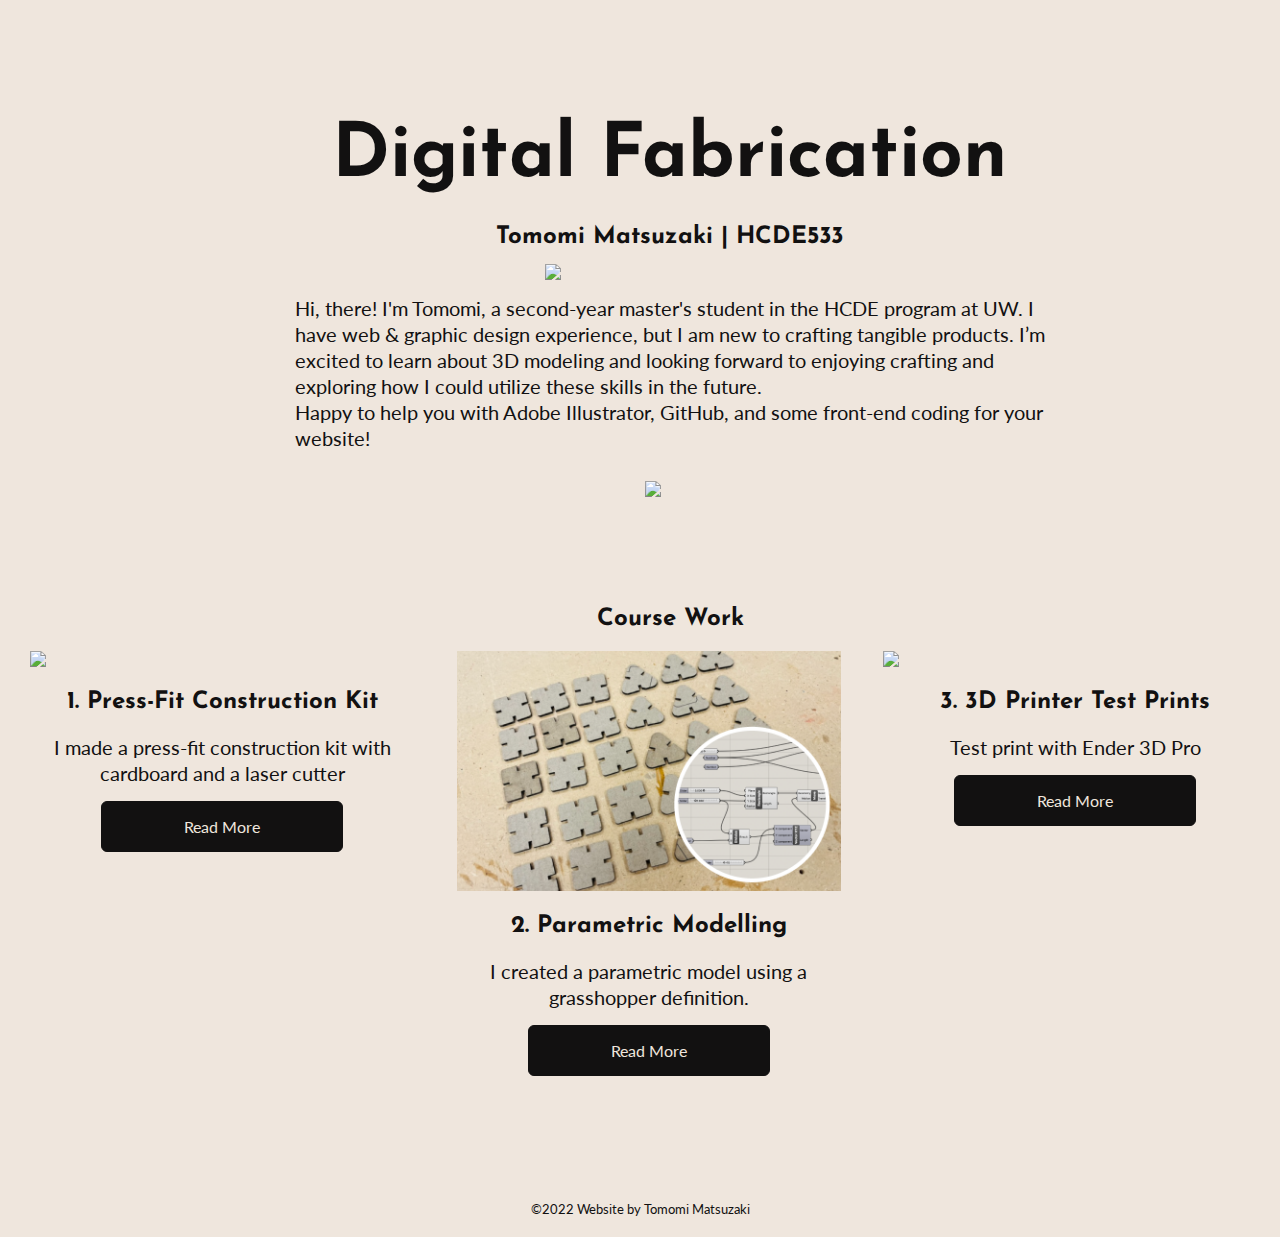
==== index.html @ 7d706c64 "update html" ====
<!DOCTYPE html> 
<html> 
    <head> 
        <meta charset="utf-8"> 
        <meta name="viewport" content="width=device-width, maximum-scale=1.0" />

        <title>Tomomi Matsuzaki | HCDE 533 Digital Fabrication</title> 

        <link href="style.css" media="screen" rel="stylesheet" type="text/css" />
        <link rel="preconnect" href="https://fonts.googleapis.com">
        <link rel="preconnect" href="https://fonts.gstatic.com" crossorigin>
        <link href="https://fonts.googleapis.com/css2?family=Josefin+Sans:wght@300;600&family=Lato:wght@300&display=swap" rel="stylesheet">
        
        <script src="https://ajax.googleapis.com/ajax/libs/jquery/3.3.1/jquery.min.js"></script>
        <script>
        $(document).ready(function(){
          // Add smooth scrolling to all links
          $("a").on('click', function(event) {

            // Make sure this.hash has a value before overriding default behavior
            if (this.hash !== "") {
              // Prevent default anchor click behavior
              event.preventDefault();

              // Store hash
              var hash = this.hash;

              // Using jQuery's animate() method to add smooth page scroll
              // The optional number (800) specifies the number of milliseconds it takes to scroll to the specified area
              $('html, body').animate({
                scrollTop: $(hash).offset().top
              }, 800, function(){

                // Add hash (#) to URL when done scrolling (default click behavior)
                window.location.hash = hash;
              });
            } // End if
          });
        });
        </script>
    </head> 
    <body> 

        <div class="header">
            
            <h1>Digital Fabrication</h1>
            <h2>Tomomi Matsuzaki | HCDE533</h2>
            <p>
            </p>
            <img src="images/profile.png" class="profile-image">
            <p>
            Hi, there! I'm Tomomi, a second-year master's student in the HCDE program at UW. I have web & graphic design experience, but I am new to crafting tangible products. I’m excited to learn about 3D modeling and looking forward to enjoying crafting and exploring how I could utilize these skills in the future. 
            <br>
            Happy to help you with Adobe Illustrator, GitHub, and some front-end coding for your website!
            </p>
            <div class="scroll">
                    <a href="#course-work"><image src="images/scroll.png" width=50px></image></a>
            </div>
        </div>
        
        <div class="assignments" id="course-work">
            <h2>Course Work</h2>
            <div class="assignment">
                <img src="images/a1-thumbnail.png" width=100%>
                <div class="assignment-description">
                    <h2>1. Press-Fit Construction Kit</h2>
                    <p>I made a press-fit construction kit with cardboard and a laser cutter</p>
                    <a href="assignment1.html">
                        <div class="button">
                            Read More
                        </div>
                    </a>
                </div>
            </div>
            
            <div class="assignment">
                <img src="images/a2-thumbnail.png" width=100%>
                <div class="assignment-description">
                    <h2>2. Parametric Modelling</h2>
                    <p>I created a parametric model using a grasshopper definition.</p>
                    <a href="assignment2.html">
                        <div class="button">
                            Read More
                        </div>
                    </a>
                </div>
            </div>
            <div class="assignment">
                <img src="images/a3-thumbnail.png" width=100%>
                <div class="assignment-description">
                    <h2>3. 3D Printer Test Prints</h2>
                    <p>Test print with Ender 3D Pro</p>
                    <a href="assignment3.html">
                        <div class="button">
                            Read More
                        </div>
                    </a>
                </div>
            </div>
            
	   </div>
        
        <Footer>
            <p>©2022 Website by Tomomi Matsuzaki</p>
        </Footer>
    </body>
</html>
---- style.css ----
html, body {
  padding: 0 0 0 0;
  margin: 0;
  font-family: 'Lato', sans-serif;
  background-color: #efe6dd;
  color: #121111;
}

h1,h2,h3,h4 {
  font-family: 'Josefin Sans', sans-serif;
  }

p{
    font-size:20px;
    line-height: 26px;
    margin-block-start: 0;
    margin-block-end: 0;
}

a {
  color: #000;
}

.header{
    display:block;
    height:auto;
    width:100%;
    padding: 120px 30px 60px;
    overflow:hidden;
}


.header h1 {
  font-size: 75px;
  margin-top:0px;
  margin-bottom:30px;
  text-align: center;
  }

.header h2 {
  margin-bottom:15px;
  text-align: center;
  }

.profile-image{
    width:250px;
    display:block;
    margin:15px auto;
}

.header p{
    width:100%;
    max-width:750px;
    display:block;
    margin:0 auto;
}

.scroll{
    display:block;
    margin-top:30px;
}

.scroll img{
    display:block;
    margin:0 auto;
}

.scroll img:hover{
    opacity:70%;
    transition:.5s;
}

@media screen and (max-width: 768px){
.header h1 {
  font-size: 60px;
}
}


/* ------ Assignment -----------*/
.assignments{
    display:block;
    height:auto;
    width:100%;
    padding: 30px 30px 30px;
    overflow:hidden;
}

.assignments h2{
    text-align: center;
}

.assignment {
    width: 30%;
    height: auto;
    padding-right: 3.33%;
    margin-bottom:60px;
    float: left;
}

.assignment-description{
    display:block;
    margin-top:15px;
}

.assignment-description p{
    text-align: center;
}

.button{
    display:block;
    width:200px;
    margin:15px auto;
    padding:15px 20px;
    border-radius: 6px;
    background:#121111;
    color:#efe6dd;
    border: 1px solid #121111;
    text-align:center;
}

.button:hover{
    background:#efe6dd;
    color:#121111;
    border: 1px solid #121111;
}

.assignment a {
    color: #000;
    text-decoration: none;
}

.assignment a:hover {
  background: #F06;
  color: #F06;
  text-decoration: none;
}

/* -----footer -------- */


footer {
    display:block;
    overflow:hidden;
    width: 100%;
    padding: 15px 0px 15px 0px;
}

footer p{
    text-align: center;
    font-size:13px;
}

.widebody {
    width: 800px;
    padding: 0px 30px 30px 30px;
}

.widebody a {
}

.widebody a:hover {
  background: #F06;
  color: #FFF;
  text-decoration: none;
}




/* --------- Assignment page ------------ */
.process{
    display:block;
    width:100%;
    max-width:960px;
    margin:0 auto;
    padding:0 30px;
}

.process h2{
    margin-top:60px;
}

.step{
    display:block;
    width:100%;
    overflow:hidden;
    margin-bottom:60px;
}

.step img{
    width:45%;
    float:left;
    margin-right: 30px;
    margin-bottom: 30px;
}

.step h3{
    margin-top:15px;
    margin-bottom: 15px;
    }

.step ul{
    list-style: none;
}

.space-block{
    display:block;
    clear:both;
    width:100%;
    height: 30px;
    overflow:hidden;
}

@media screen and (max-width: 768px){
    .assignment{
        width:100%;
        padding-right:0;
        float:none;
    }
    
    .step img{
    width:100%;
    float:none;
    margin-right: 0;
    margin-bottom: 0;
    }
    
    .step h3{
        margin-top:15px;
    }
}
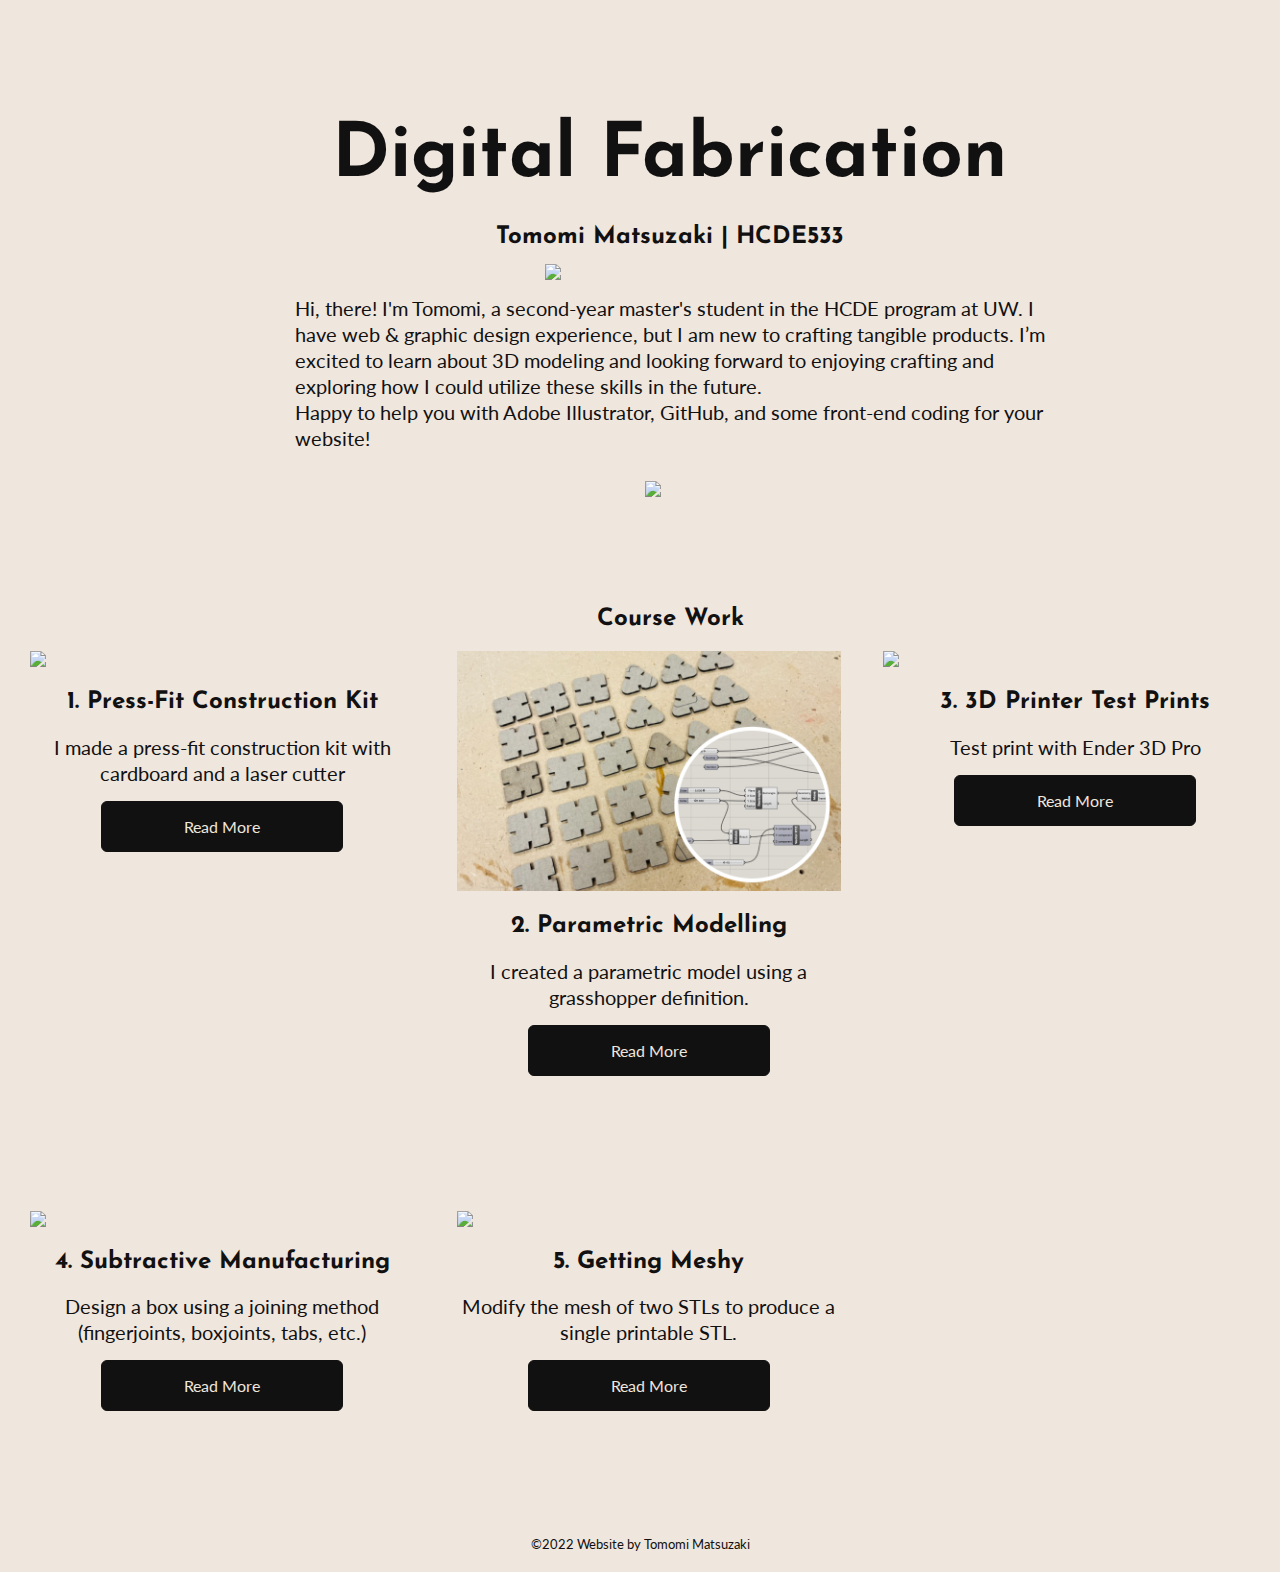
==== commit 96f535ba: "update assignment 5" ====
--- a/index.html
+++ b/index.html
@@ -58,6 +58,7 @@
             </div>
         </div>
         
+        
         <div class="assignments" id="course-work">
             <h2>Course Work</h2>
             <div class="assignment">
@@ -97,8 +98,36 @@
                     </a>
                 </div>
             </div>
+           </div>
+        
+        <div class="assignments" id="course-work">
+            <div class="assignment">
+                <img src="images/a4-thumbnail.png" width=100%>
+                <div class="assignment-description">
+                    <h2>4. Subtractive Manufacturing</h2>
+                    <p>Design a box using a joining method (fingerjoints, boxjoints, tabs, etc.)</p>
+                    <a href="assignment4.html">
+                        <div class="button">
+                            Read More
+                        </div>
+                    </a>
+                </div>
+            </div>
             
-	   </div>
+            <div class="assignment">
+                <img src="images/a5-thumbnail.jpg" width=100%>
+                <div class="assignment-description">
+                    <h2>5. Getting Meshy</h2>
+                    <p>Modify the mesh of two STLs to produce a single printable STL.</p>
+                    <a href="assignment5.html">
+                        <div class="button">
+                            Read More
+                        </div>
+                    </a>
+                </div>
+            </div>
+        </div>
+	   
         
         <Footer>
             <p>©2022 Website by Tomomi Matsuzaki</p>
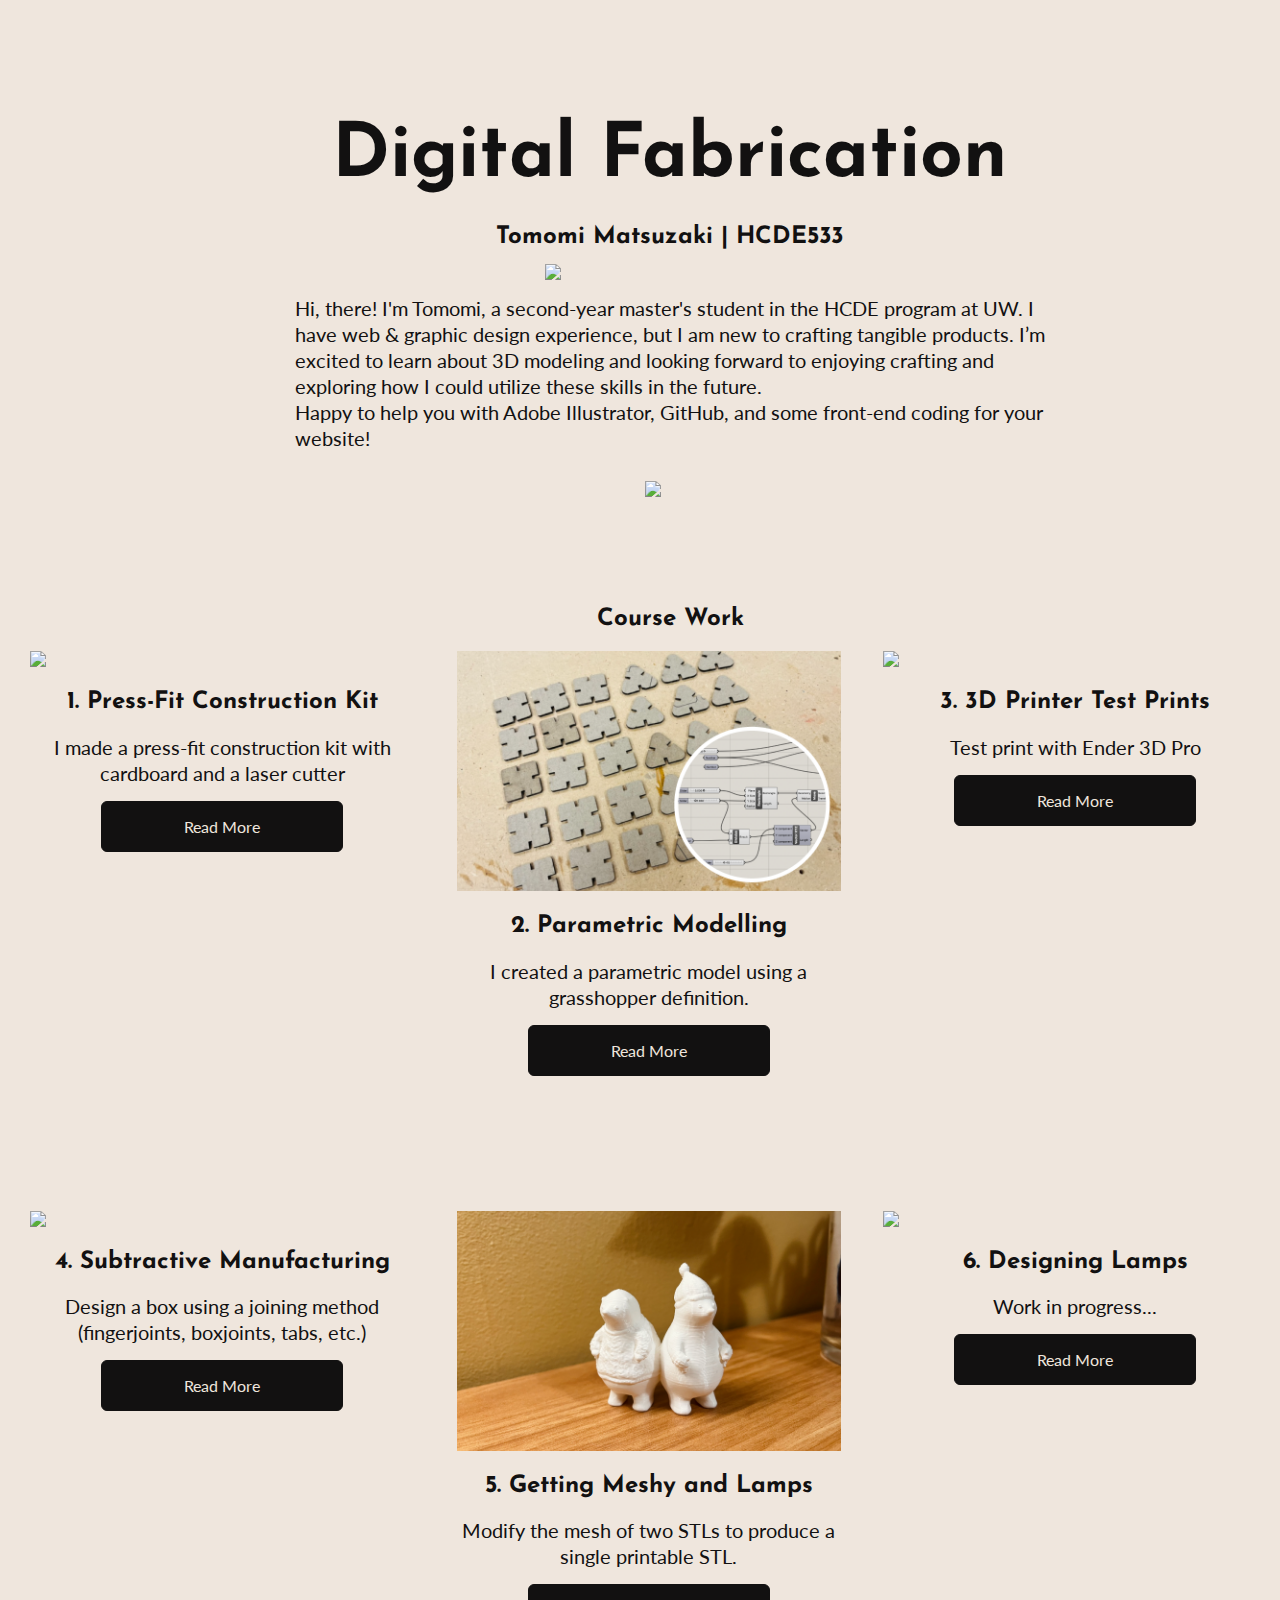
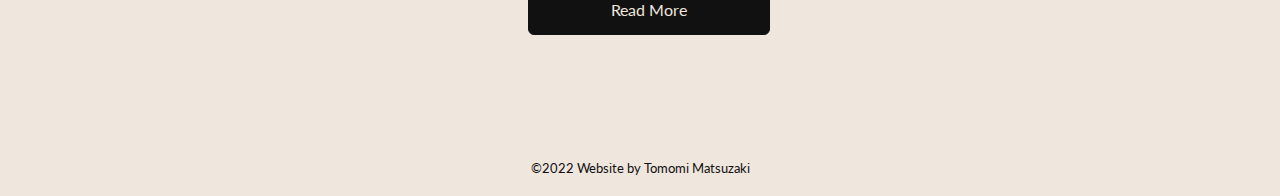
==== commit e0fa2c73: "update html" ====
--- a/index.html
+++ b/index.html
@@ -115,11 +115,24 @@
             </div>
             
             <div class="assignment">
-                <img src="images/a5-thumbnail.jpg" width=100%>
+                <img src="images/a5-thumbnail.png" width=100%>
                 <div class="assignment-description">
-                    <h2>5. Getting Meshy</h2>
+                    <h2>5. Getting Meshy and Lamps</h2>
                     <p>Modify the mesh of two STLs to produce a single printable STL.</p>
                     <a href="assignment5.html">
+                        <div class="button">
+                            Read More
+                        </div>
+                    </a>
+                </div>
+            </div>
+            
+            <div class="assignment">
+                <img src="images/a6-thumbnail.png" width=100%>
+                <div class="assignment-description">
+                    <h2>6. Designing Lamps</h2>
+                    <p>Work in progress...</p>
+                    <a href="assignment6.html">
                         <div class="button">
                             Read More
                         </div>
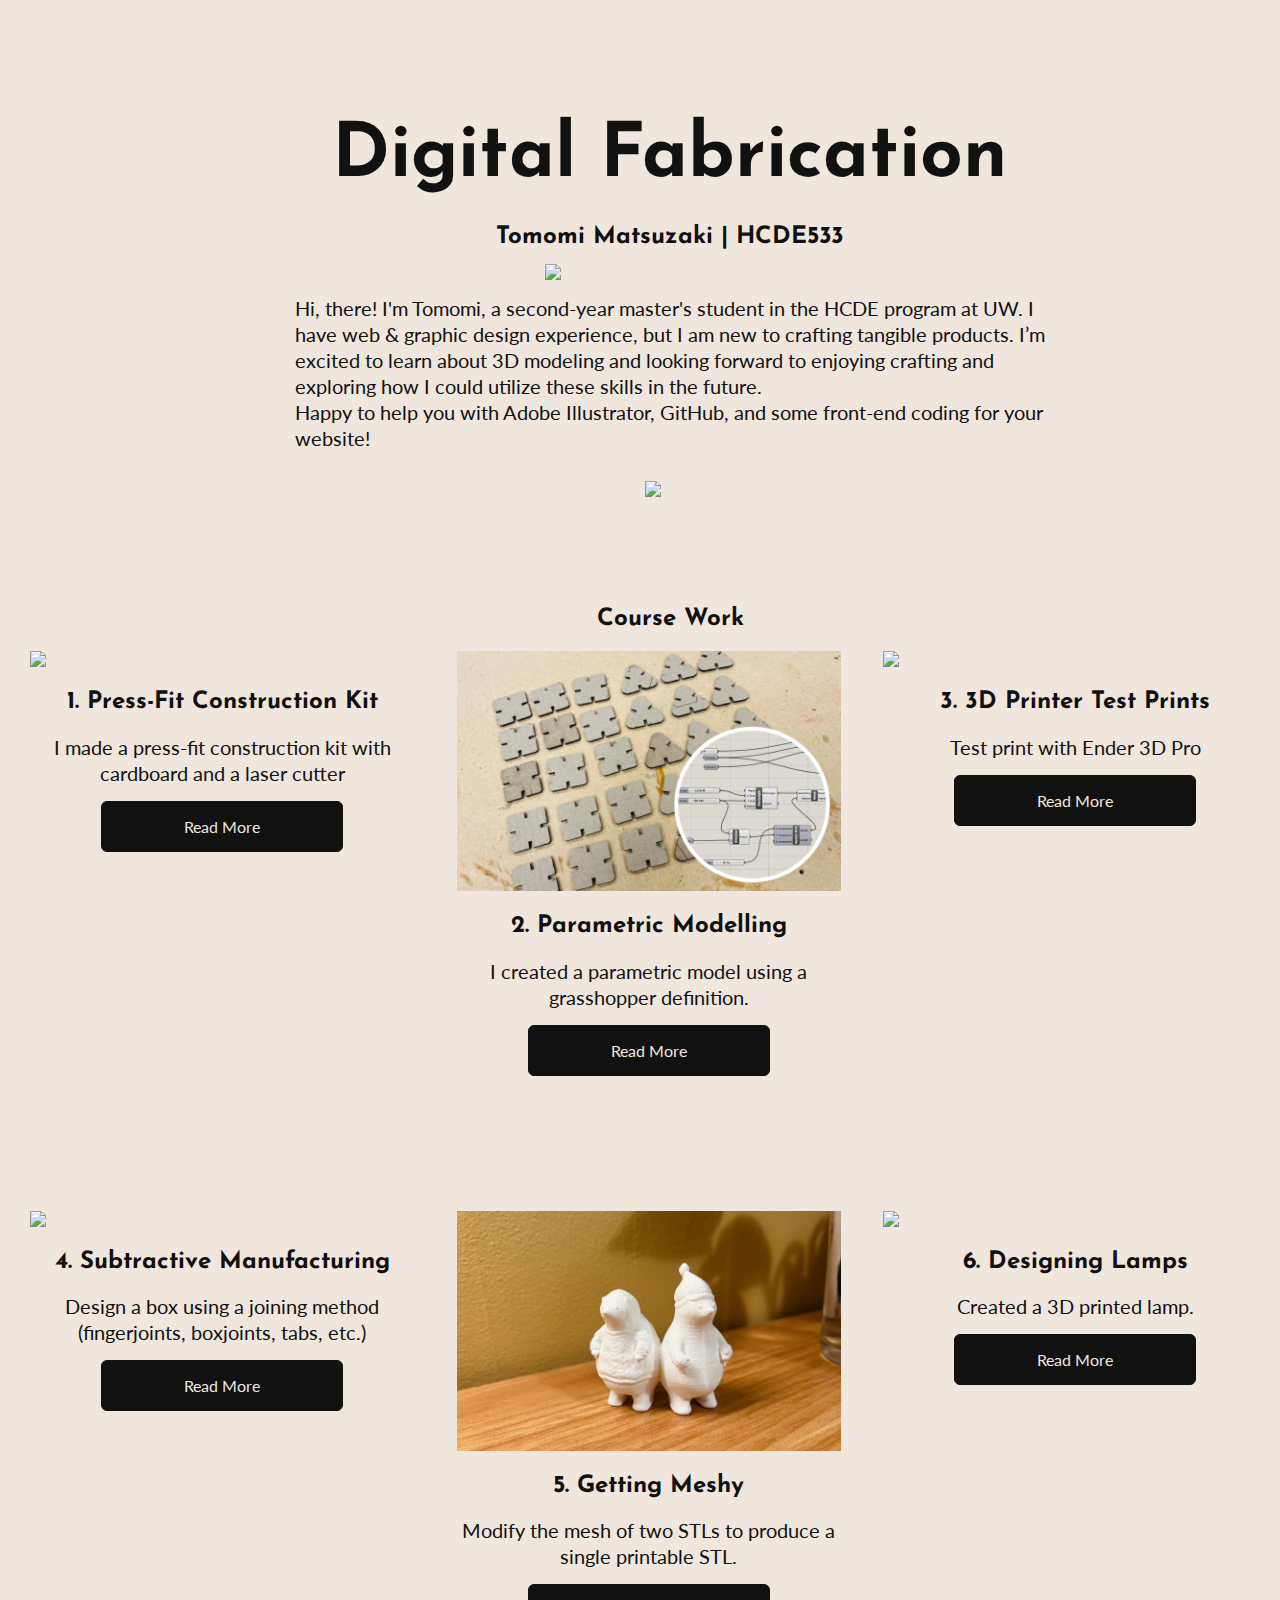
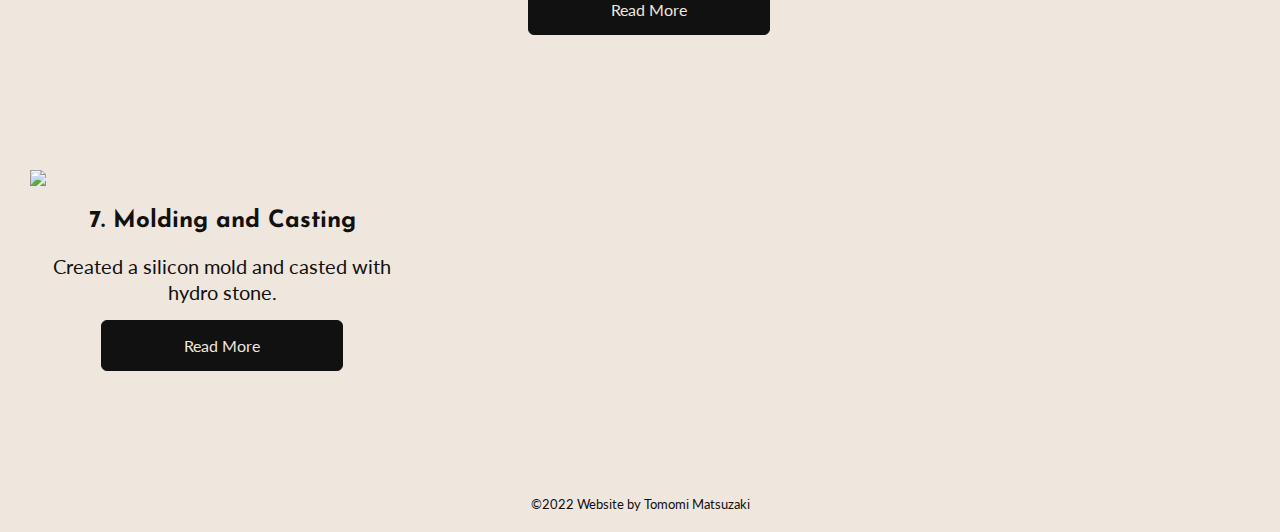
==== commit 88d107a4: "update html" ====
--- a/index.html
+++ b/index.html
@@ -117,7 +117,7 @@
             <div class="assignment">
                 <img src="images/a5-thumbnail.png" width=100%>
                 <div class="assignment-description">
-                    <h2>5. Getting Meshy and Lamps</h2>
+                    <h2>5. Getting Meshy</h2>
                     <p>Modify the mesh of two STLs to produce a single printable STL.</p>
                     <a href="assignment5.html">
                         <div class="button">
@@ -131,7 +131,7 @@
                 <img src="images/a6-thumbnail.png" width=100%>
                 <div class="assignment-description">
                     <h2>6. Designing Lamps</h2>
-                    <p>Work in progress...</p>
+                    <p>Created a 3D printed lamp.</p>
                     <a href="assignment6.html">
                         <div class="button">
                             Read More
@@ -141,7 +141,20 @@
             </div>
         </div>
 	   
-        
+        <div class="assignments" id="course-work">
+            <div class="assignment">
+                <img src="images/a6-thumbnail.png" width=100%>
+                <div class="assignment-description">
+                    <h2>7. Molding and Casting</h2>
+                    <p>Created a silicon mold and casted with hydro stone.</p>
+                    <a href="assignment7.html">
+                        <div class="button">
+                            Read More
+                        </div>
+                    </a>
+                </div>
+            </div>
+        </div>
         <Footer>
             <p>©2022 Website by Tomomi Matsuzaki</p>
         </Footer>
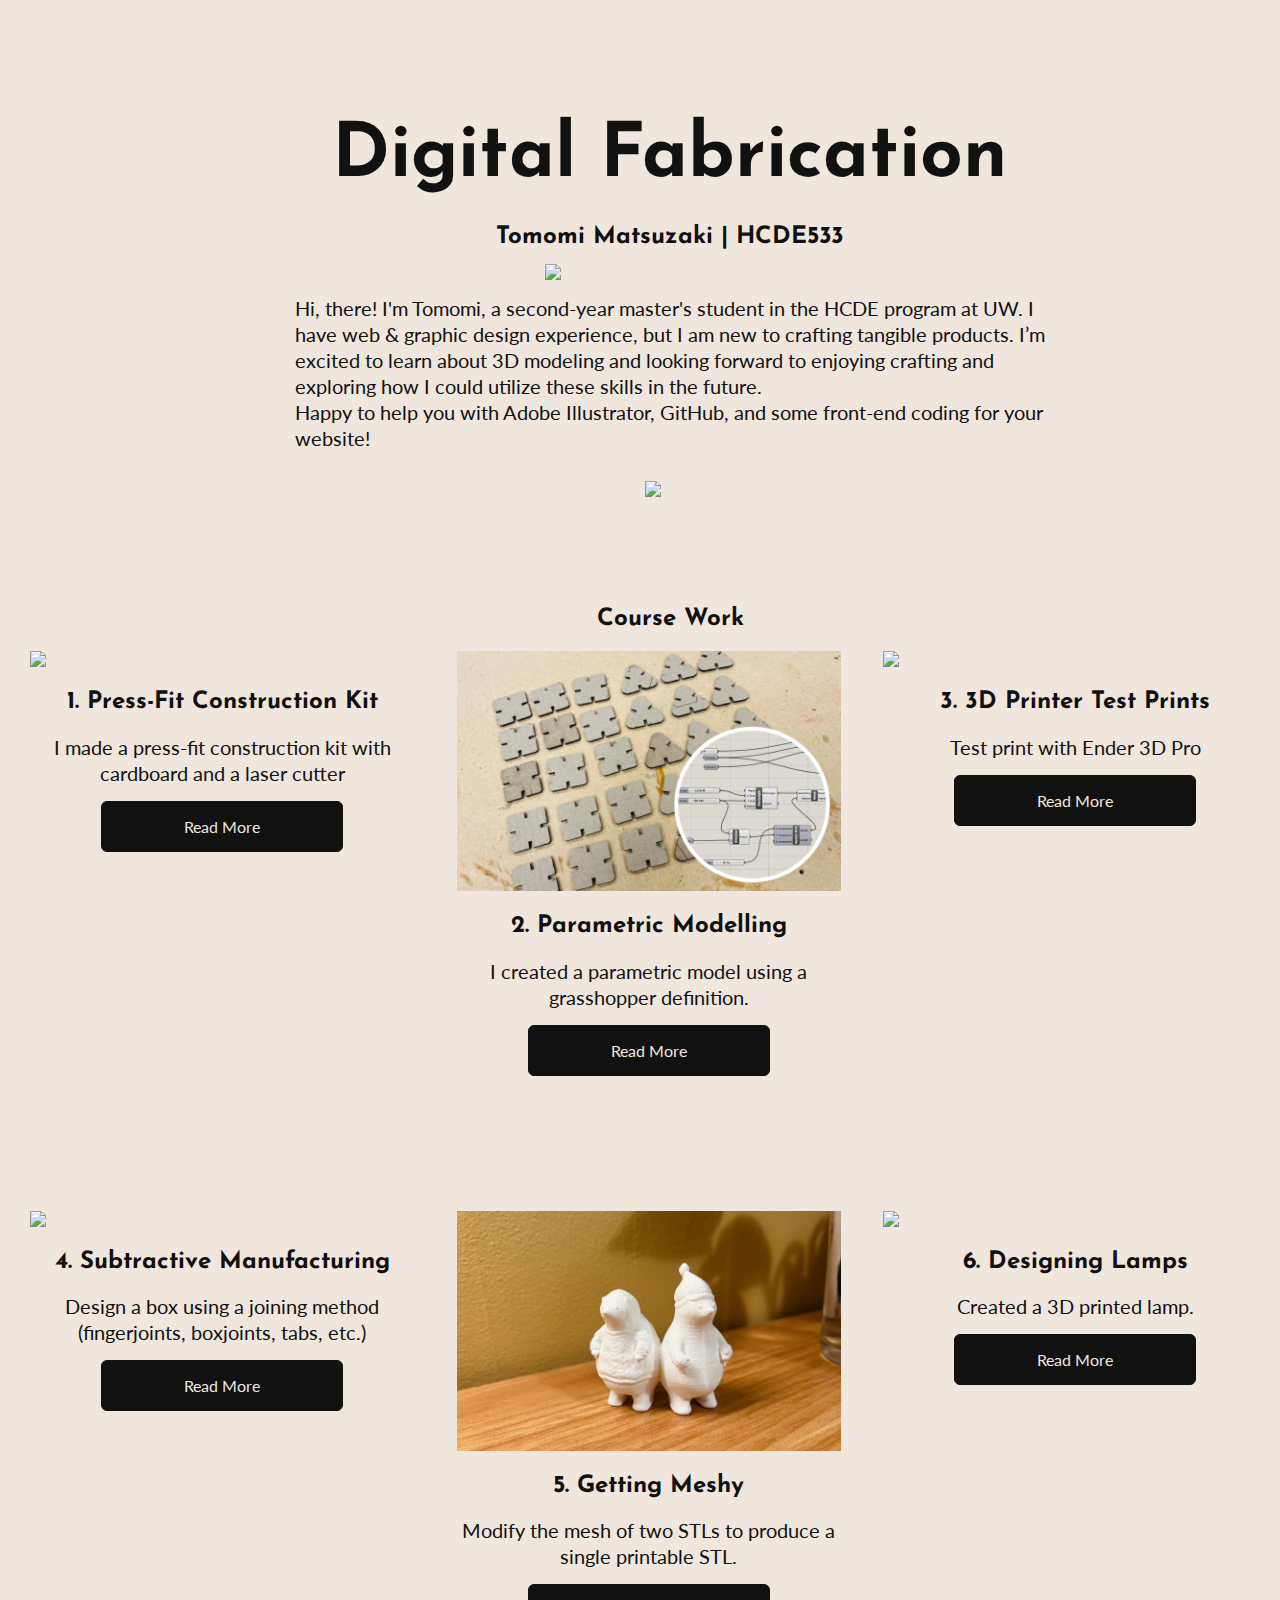
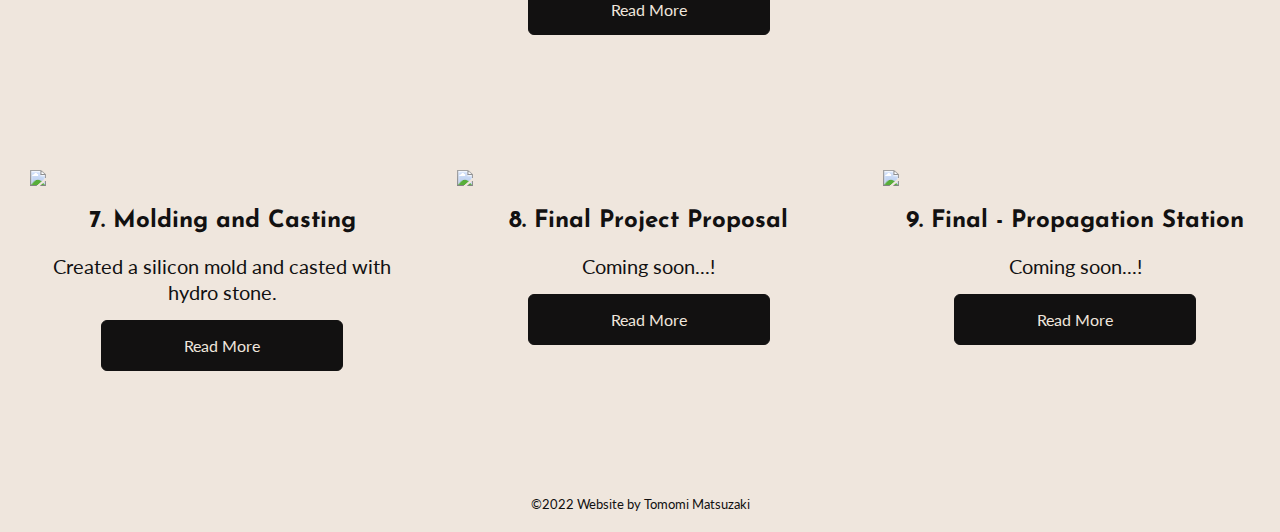
==== commit f1da079f: "update html" ====
--- a/index.html
+++ b/index.html
@@ -143,10 +143,36 @@
 	   
         <div class="assignments" id="course-work">
             <div class="assignment">
-                <img src="images/a6-thumbnail.png" width=100%>
+                <img src="images/a7-thumbnail.png" width=100%>
                 <div class="assignment-description">
                     <h2>7. Molding and Casting</h2>
                     <p>Created a silicon mold and casted with hydro stone.</p>
+                    <a href="assignment7.html">
+                        <div class="button">
+                            Read More
+                        </div>
+                    </a>
+                </div>
+            </div>
+            
+            <div class="assignment">
+                <img src="images/final-thumbnail.png" width=100%>
+                <div class="assignment-description">
+                    <h2>8. Final Project Proposal</h2>
+                    <p>Coming soon...!</p>
+                    <a href="assignment7.html">
+                        <div class="button">
+                            Read More
+                        </div>
+                    </a>
+                </div>
+            </div>
+            
+            <div class="assignment">
+                <img src="images/final-thumbnail.png" width=100%>
+                <div class="assignment-description">
+                    <h2>9. Final - Propagation Station</h2>
+                    <p>Coming soon...!</p>
                     <a href="assignment7.html">
                         <div class="button">
                             Read More
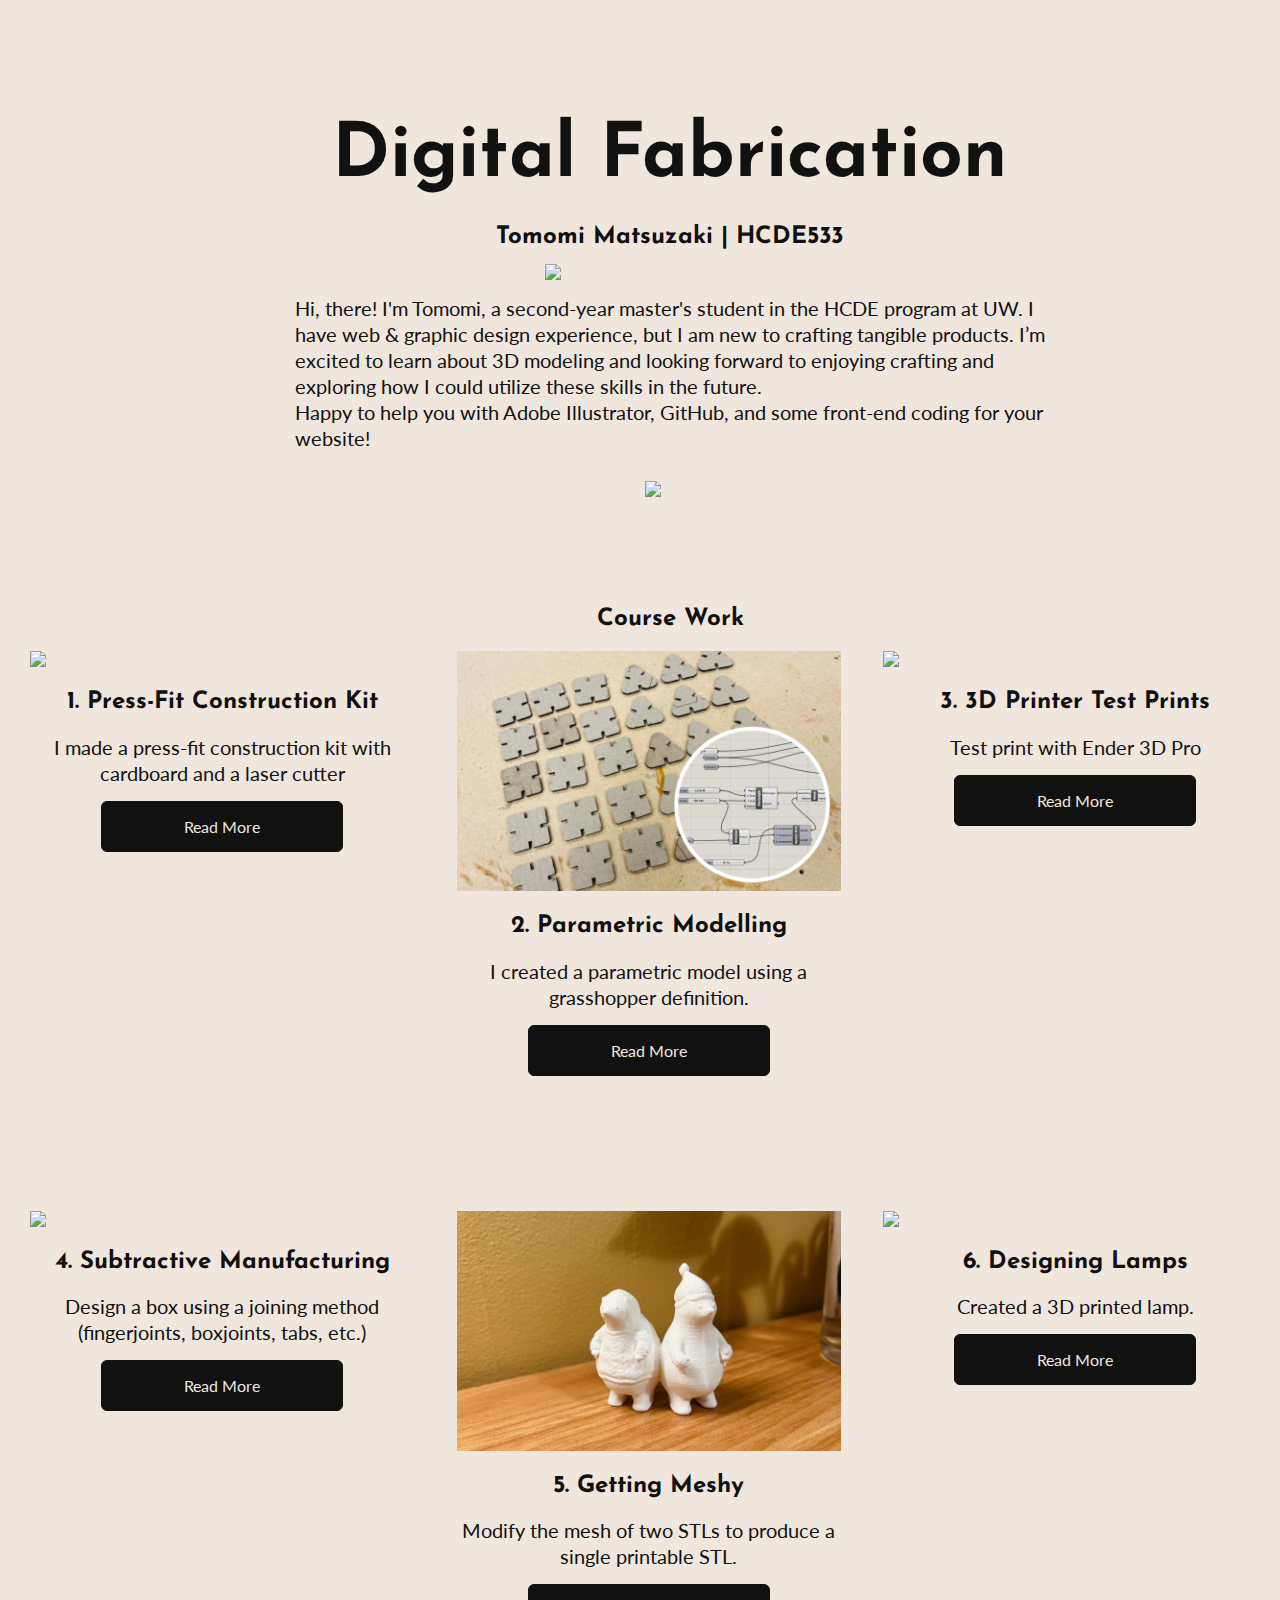
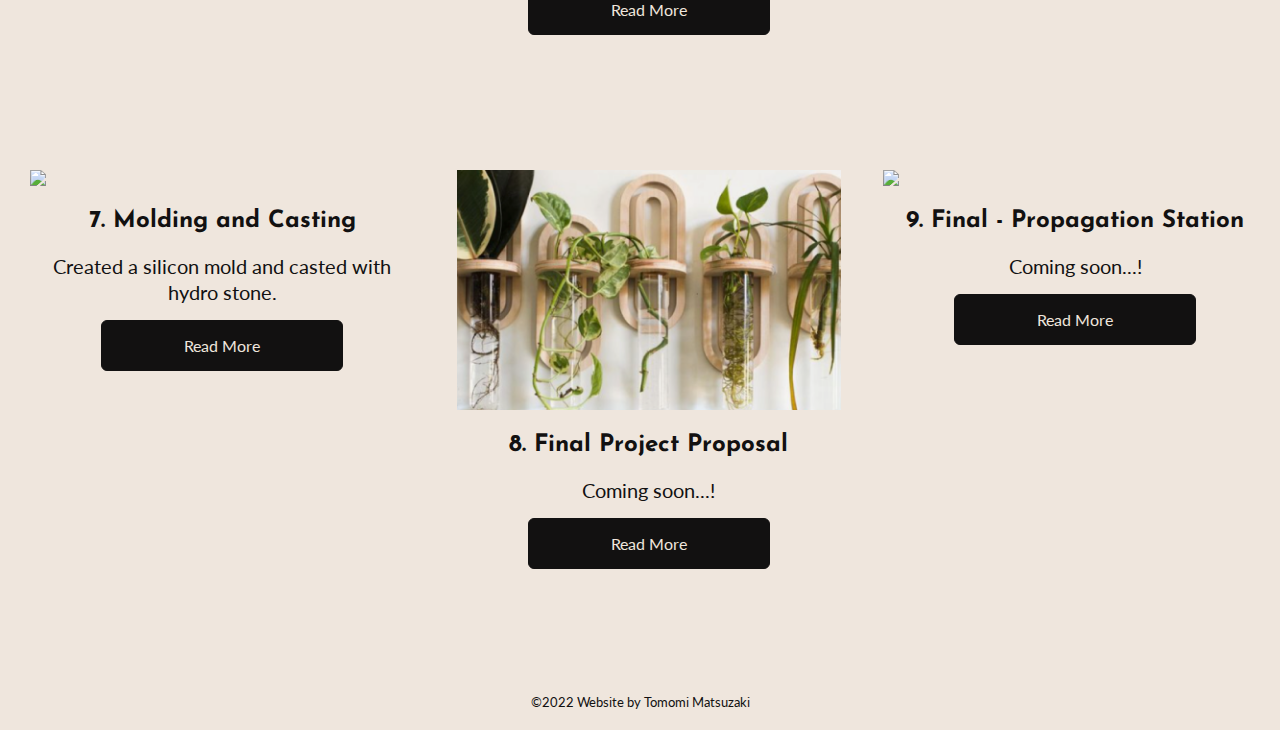
==== commit 62a4d8ab: "update html" ====
--- a/index.html
+++ b/index.html
@@ -156,11 +156,11 @@
             </div>
             
             <div class="assignment">
-                <img src="images/final-thumbnail.png" width=100%>
+                <img src="images/a8-thumbnail.png" width=100%>
                 <div class="assignment-description">
                     <h2>8. Final Project Proposal</h2>
                     <p>Coming soon...!</p>
-                    <a href="assignment7.html">
+                    <a href="assignment8.html">
                         <div class="button">
                             Read More
                         </div>
@@ -173,7 +173,7 @@
                 <div class="assignment-description">
                     <h2>9. Final - Propagation Station</h2>
                     <p>Coming soon...!</p>
-                    <a href="assignment7.html">
+                    <a href="assignment9.html">
                         <div class="button">
                             Read More
                         </div>
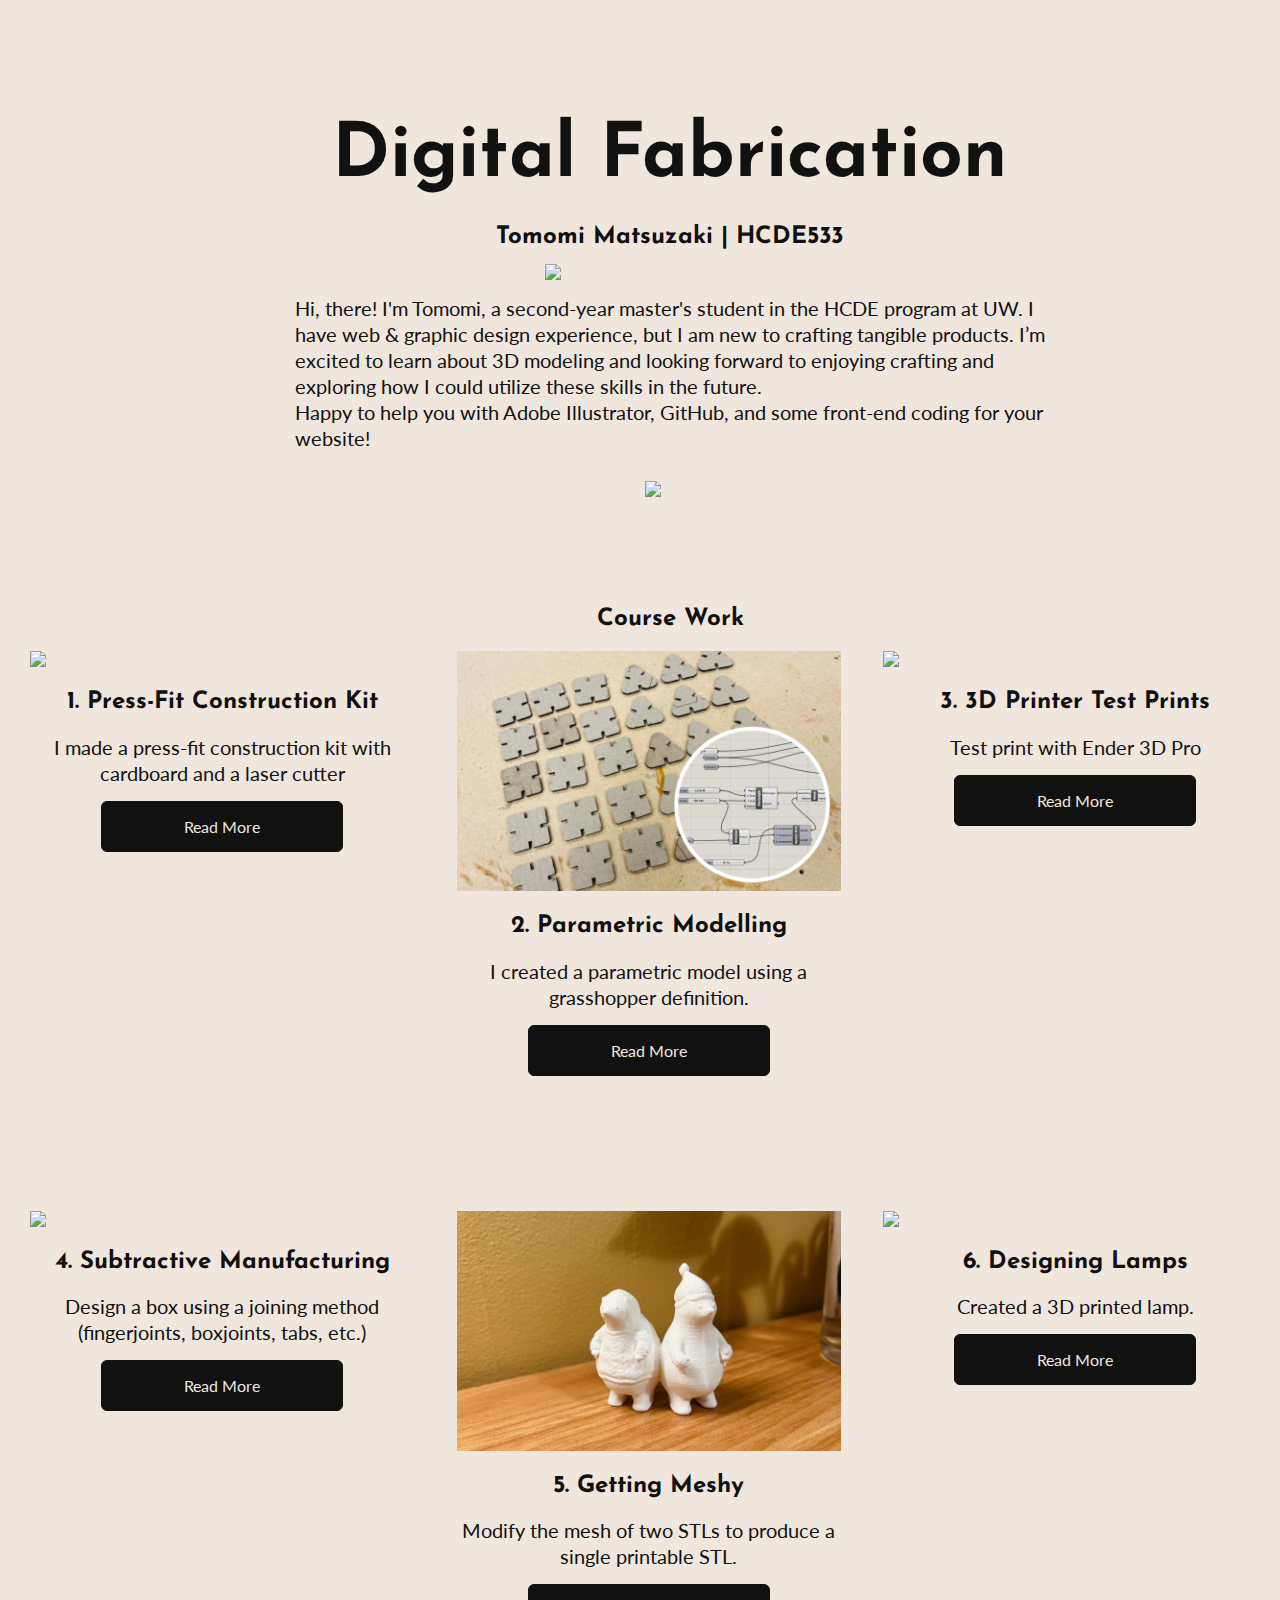
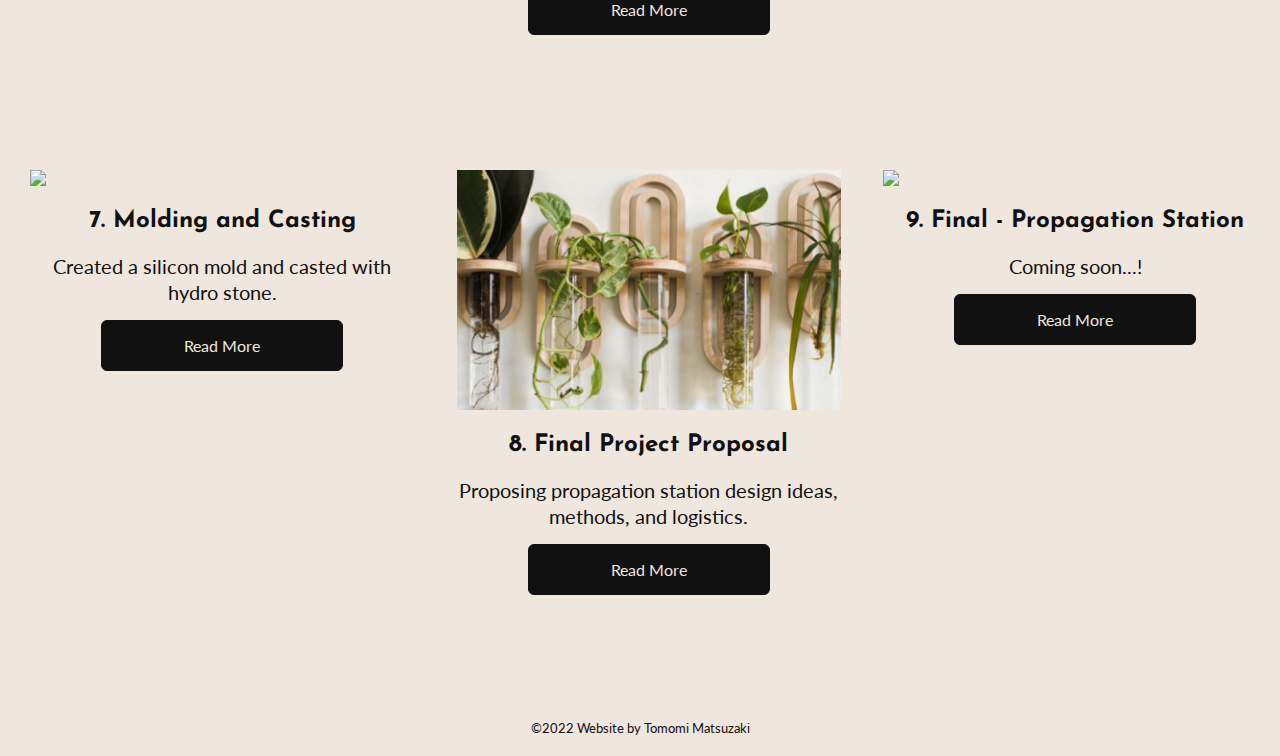
==== commit 28ef74b9: "update index.html" ====
--- a/index.html
+++ b/index.html
@@ -159,7 +159,7 @@
                 <img src="images/a8-thumbnail.png" width=100%>
                 <div class="assignment-description">
                     <h2>8. Final Project Proposal</h2>
-                    <p>Coming soon...!</p>
+                    <p>Proposing propagation station design ideas, methods, and logistics.</p>
                     <a href="assignment8.html">
                         <div class="button">
                             Read More
--- a/style.css
+++ b/style.css
@@ -79,6 +79,7 @@
 
 
 /* ------ Assignment -----------*/
+
 .assignments{
     display:block;
     height:auto;
@@ -209,9 +210,37 @@
     display:block;
     clear:both;
     width:100%;
+    height: 60px;
+    overflow:hidden;
+}
+
+.small-space-block{
+    display:block;
+    clear:both;
+    width:100%;
     height: 30px;
     overflow:hidden;
 }
+
+table{
+    display: inline-block;
+    border-collapse: collapse;
+    text-align: left;
+}
+
+table th{
+    padding:10px;
+    border: 1px solid;
+    font-weight:bold;
+    background-color:#262626;
+    color:#ffffff;
+}
+
+table td{
+    padding:10px;
+    border: 1px solid;
+}
+
 
 @media screen and (max-width: 768px){
     .assignment{
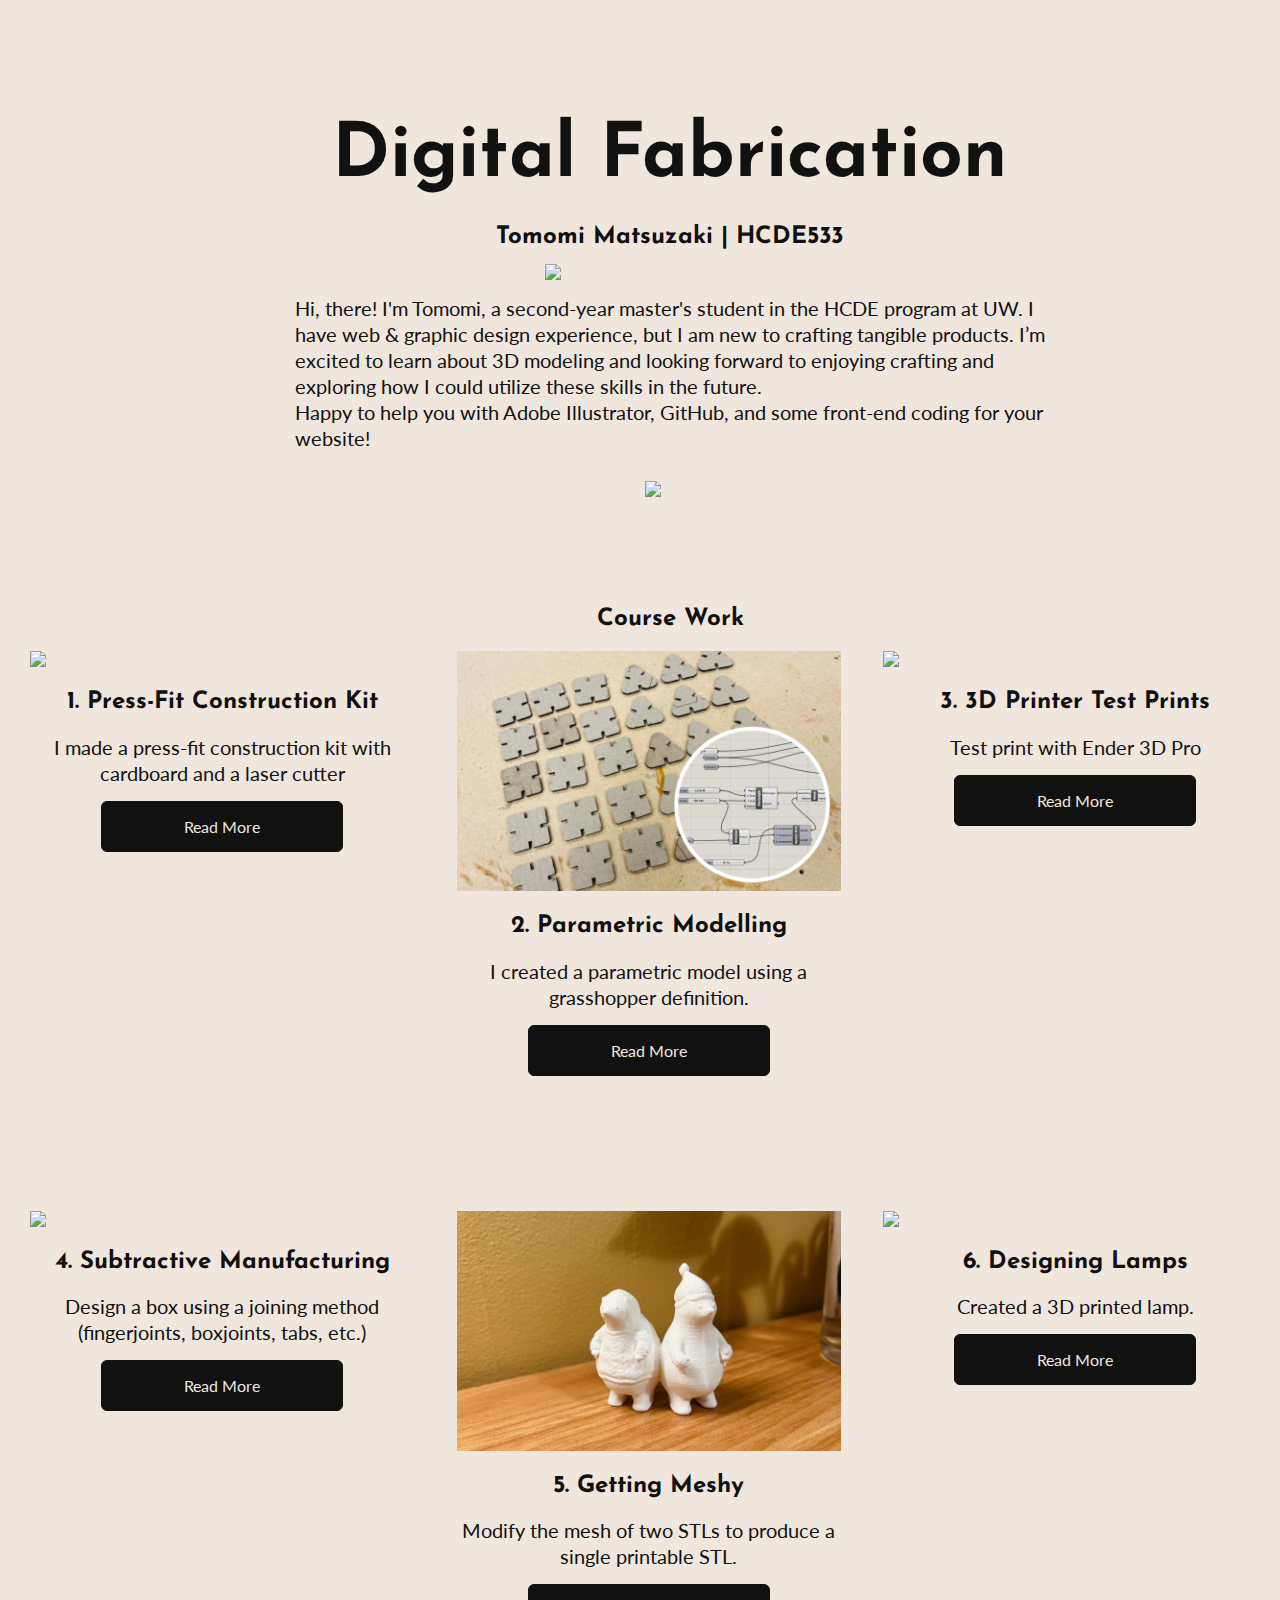
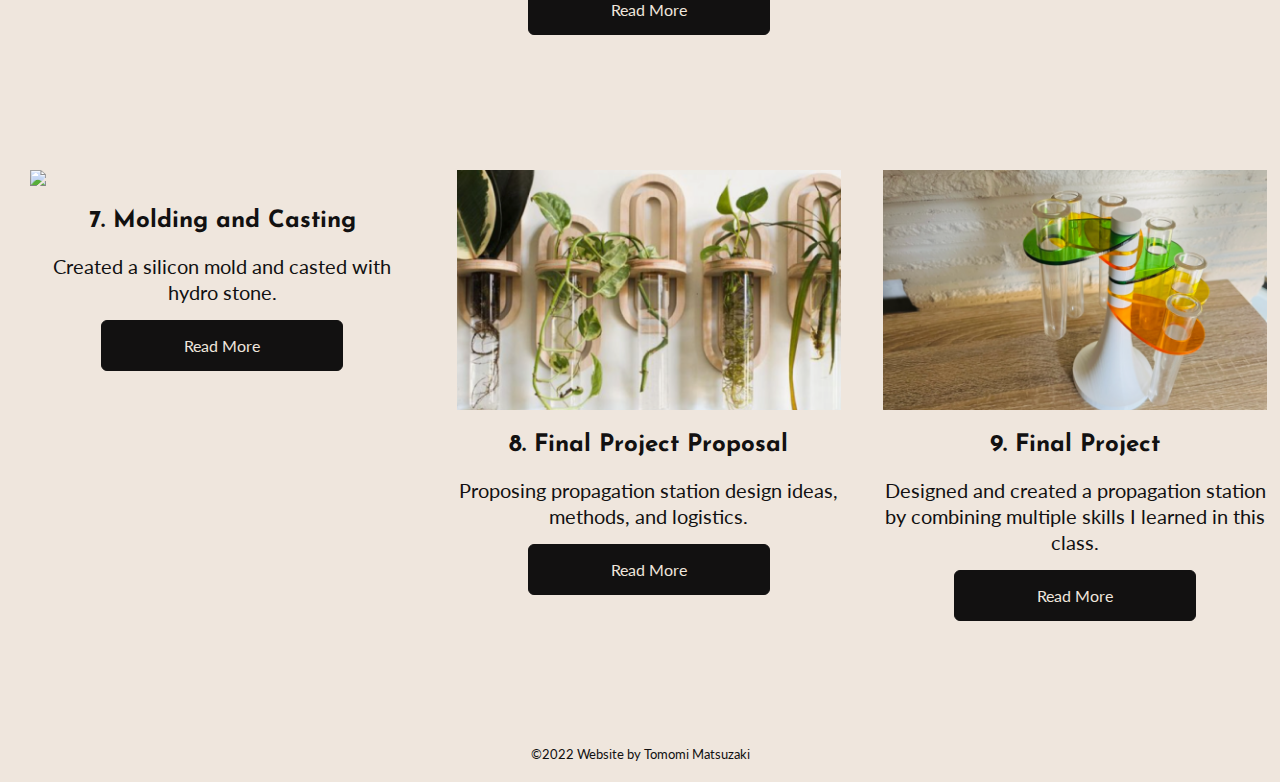
==== commit 676d9b25: "update index" ====
--- a/index.html
+++ b/index.html
@@ -169,11 +169,11 @@
             </div>
             
             <div class="assignment">
-                <img src="images/final-thumbnail.png" width=100%>
+                <img src="images/final-thumbnail1.png" width=100%>
                 <div class="assignment-description">
-                    <h2>9. Final - Propagation Station</h2>
-                    <p>Coming soon...!</p>
-                    <a href="assignment9.html">
+                    <h2>9. Final Project</h2>
+                    <p>Designed and created a propagation station by combining multiple skills I learned in this class.</p>
+                    <a href="final.html">
                         <div class="button">
                             Read More
                         </div>
